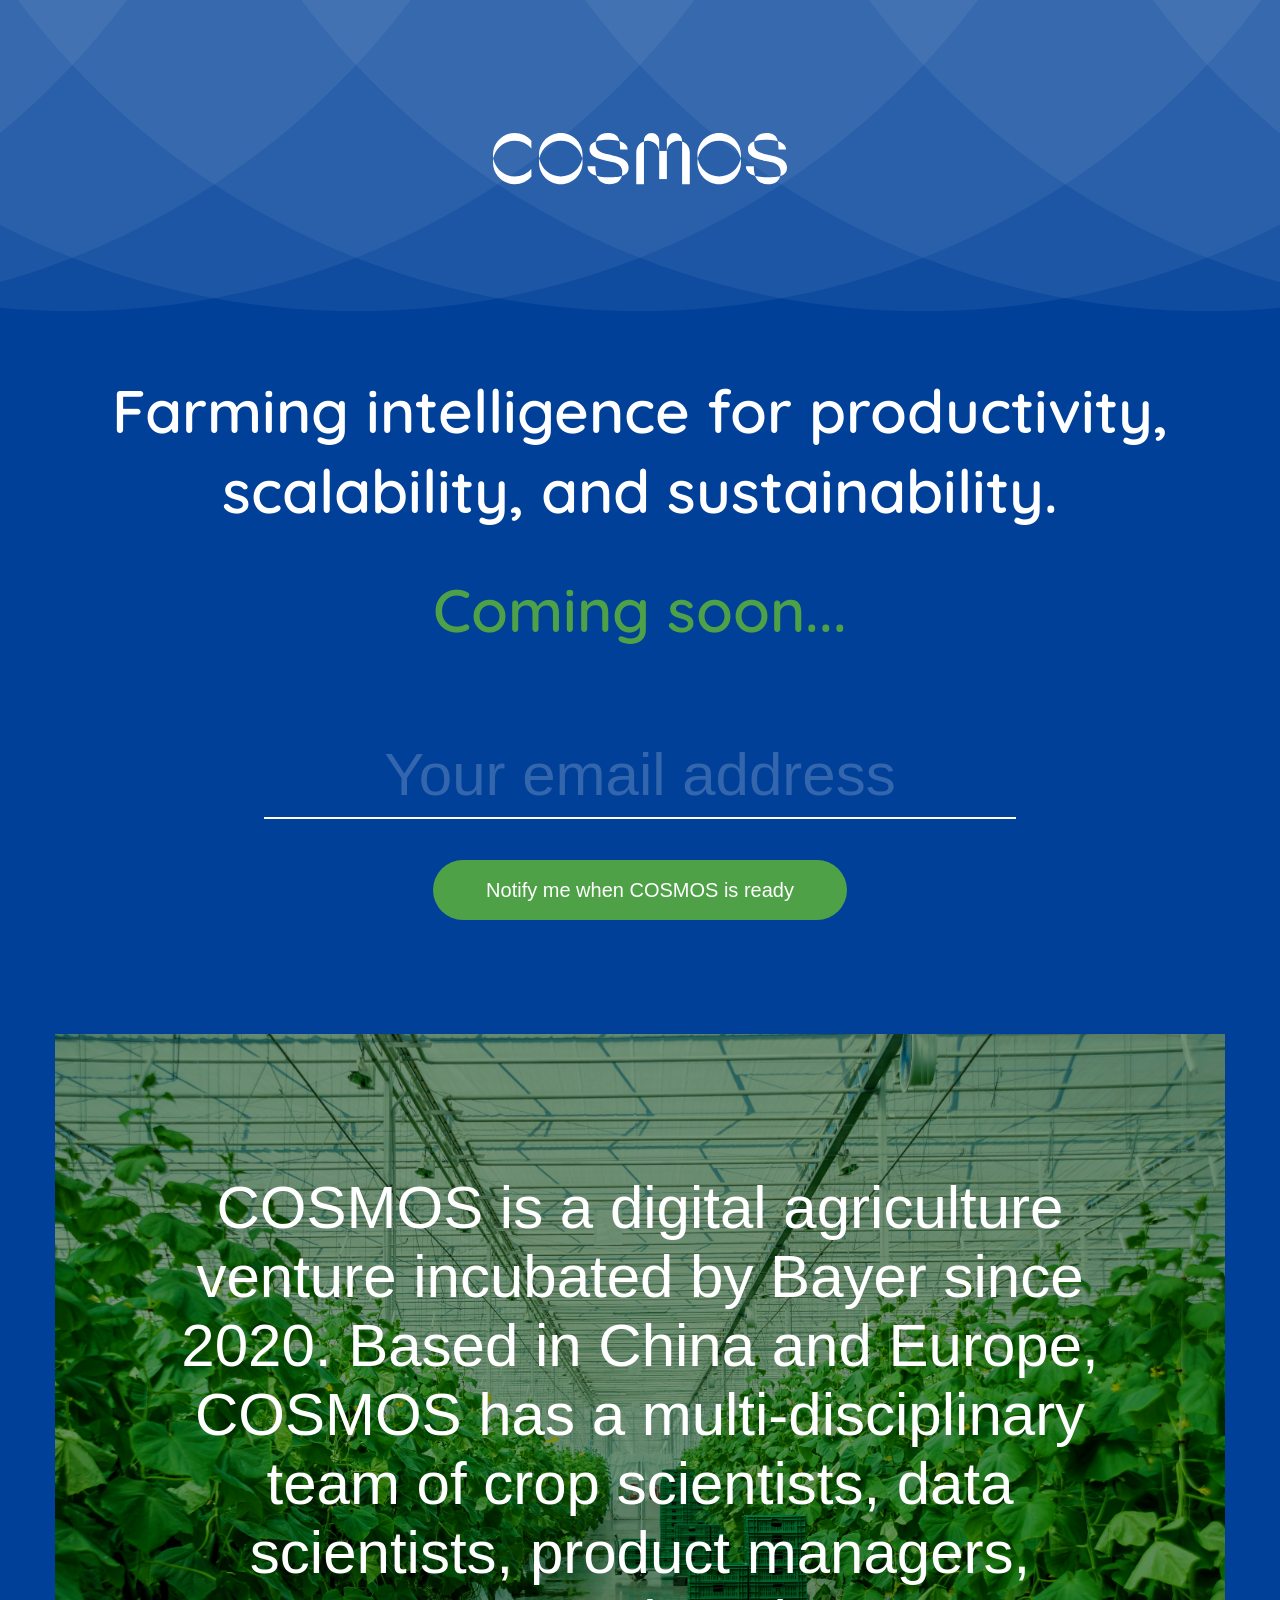
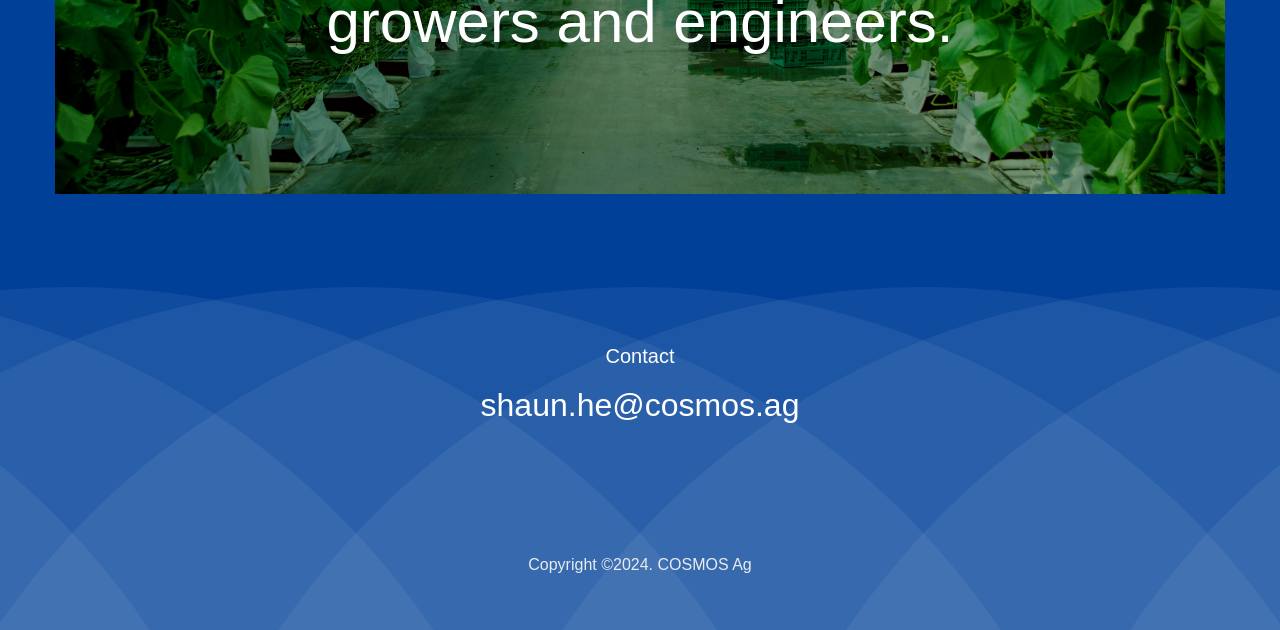
==== index.html @ 825a4152 "Merge branch 'main' of github.com:bayer-di/bayer-di.github.io" ====
<!DOCTYPE html>
<html lang="en">
<head>
  <meta charset="UTF-8">
  <meta name="viewport" content="width=device-width, initial-scale=1.0">
  <title>COSMOS-The Possibilities of Agri-tech</title>
  <link rel="stylesheet" type="text/css" href="style.css">
  <link rel="stylesheet" href="style390.css" media="screen and (max-width: 1280px)">
  <link rel="stylesheet" href="style1280.css" media="screen and (min-width: 1280px)">
  <script src="https://cdn.bootcdn.net/ajax/libs/jquery/3.6.0/jquery.js"></script>
</head>
<body>
  <div class="cosmos">
    <div class="header"></div>
    <div class="title">
      Farming intelligence for productivity, scalability, and sustainability.
    </div>
    <div class="desc">Coming soon...</div>
    <input type="email" placeholder="Your email address" name="email" class="email">
    <button class="submit-email">Notify me when COSMOS is ready</button>
    <div class="pic"></div>
    <div class="footer">
      <div class="footer-contact">Contact</div>
      <a class="footer-email" href="mailto:shaun.he@cosmos.ag">shaun.he@cosmos.ag</a>
      <div class="footer-copyright">Copyright ©2024. COSMOS Ag</div>
    </div>
    <div class="submit-result" id="result"></div>
  </div>

  <script>
    const resultEle = $('#result')
    $('.submit-email').on('click', () => {
      const email = $('input[name="email"]').val()
      $.ajax({
        type: 'post',
        url: "https://test.cosmos-ag.com/fuxi/rtk/mail",
        async: true,
        contentType: "application/json",
        dataType: "json",
        data: JSON.stringify({mail: email}),
        success: res => {
          resultEle.show()
          resultEle.text('Thank you for contacting us.')
          resultEle.css({ color: '#27ab5c' });
          setTimeout(() => {
            resultEle.hide()
          }, 2000)
        },
        error: () => {
          resultEle.show()
          resultEle.text('failed, please try again!')
          resultEle.css({ color: '#eb5757' });
          setTimeout(() => {
            resultEle.hide()
          }, 2000)
        },
      })
    })
  </script>
</body>
</html>
---- style.css ----
@font-face {
  font-family: 'Quicksand';
  src: url('./assets/quicksand/Quicksand-Light.ttf') format('truetype');
  font-weight: 300;
  font-style: normal;
}
@font-face {
  font-family: 'Quicksand';
  src: url('./assets/Quicksand\ -\ Google\ Fonts.webloc') format('truetype');
  font-weight: 400;
  font-style: normal;
}
@font-face {
  font-family: 'Quicksand';
  src: url('./assets/quicksand/Quicksand-Medium.ttf') format('truetype');
  font-weight: 500;
  font-style: normal;
}
@font-face {
  font-family: 'Quicksand';
  src: url('./assets/quicksand/Quicksand-SemiBold.ttf') format('truetype');
  font-weight: 600;
  font-style: normal;
}
@font-face {
  font-family: 'Quicksand';
  src: url('./assets/quicksand/Quicksand-Bold.ttf') format('truetype');
  font-weight: 700;
  font-style: normal;
}
body {
  margin: 0;
  background-color: #004098;
  color: #fff;
  font-family: 'Quicksand', PingFang SC, sans-serif;
}
a:hover, a:active{
	color:#E7ECEF;
  background-color: transparent;
}
.cosmos {
  display: flex;
  flex-direction: column;
  align-items: center;
}
.title {
  font-weight: 600;
  text-align: center;
}
.desc {
  color: #4FA147;
  font-weight: 600;
}
.email {
  background:none;
  outline:none;
  border:none;
  border-bottom: 2px solid #fff;
  color: #fff;
  text-align: center;
}
.email::placeholder {
  color: rgba(255, 255, 255, 0.20);
  text-align: center;
  font-style: normal;
  font-weight: 500;
}
.submit-email {
  border:0;
	outline:none;
  background-color: transparent;
  background: #4FA147;
  color: #fff;
  text-align: center;
}
.pic {
  position: relative;
  padding-bottom: 65%;
  text-align: center;
  background-image: url('./assets/rows-cucumbers-grown-greenhouse-web.jpg');
  background-repeat: no-repeat;
  background-position: center;
  background-size: contain;
}
.pic::before {
  position: absolute;
  top: 50%;
  left: 50%;
  transform: translate(-50%, -50%);
  text-align: center;
  content: "COSMOS is a digital agriculture venture incubated by Bayer since 2020. Based in China and Europe, COSMOS has a multi-disciplinary team of crop scientists, data scientists, product managers, growers and engineers.";
}
.footer {
  width: 100%;
  text-align: center;
  background-image: url('./assets/pattern_bottom.svg');
  background-repeat: no-repeat;
  background-position: center;
  background-size: cover;
}
.footer-email {
  display: block;
  text-decoration: none;
  color: inherit;
}
.submit-result {
  display: none;
  position: fixed;
  left: 50%;
  padding: 5px 30px;
  transform: translateX(-50%);
  white-space: nowrap;
  background-color: #fff;
  /* color: #fff; */
  border-radius: 40px;
}
---- style390.css ----
/* 小屏幕（小于等于 1280px */
@media (max-width: 780px) {
  html {
    font-size: 100px;
  }
}

/* 中等屏幕（大于等于 1280px */
@media (min-width:780px) {
  html {
    font-size: 200px;
  }
}

body {
  background-color: #004098;
  color: #fff;
  font-size: 0.14rem;
  font-family: 'Quicksand', PingFang SC, sans-serif;
}
.header {
  position: relative;
  width: 100%;
  height: 1.4rem;
  background-image: url('./assets/pattern_top.svg');
  background-repeat: no-repeat;
  background-size: cover;
  background-position: center;
}
.header::before {
  position: absolute;
  bottom: 0.4rem;
  left: 50%;
  width: 1.43rem;
  height: 0.25rem;
  transform: translateX(-50%);
  content: "";
  background-image: url('./assets/cosmoslogo.svg');
  background-repeat: no-repeat;
  background-size: contain;
  background-position: center;
}
.title {
  padding: 0.3rem 0.52rem 0.23rem;
  font-size: 0.20rem;
  line-height: 0.30rem;
}
.desc {
  padding-bottom: 0.60rem;
  font-size: 0.20rem;
}
.email {
  min-width: 2.60rem;
  height: 0.36rem;
  font-size: 0.20rem;
  margin-bottom: 0.39rem;
}
.email::placeholder {
  font-size: 0.20rem;
  line-height: 0.20rem;
}
.submit-email {
  margin-bottom: 0.66rem;
  height: 0.40rem;
  padding: 0 0.30rem;
  font-size: 0.14rem;
  line-height: 0.40rem;
  border-radius: 0.20rem;
}

.pic {
  margin-bottom: 0.39rem;
  width: 100%;
}
.pic::before {
  width: calc(100% - 0.66rem);
}
.footer-contact {
  padding-top: 0.49rem;
  padding-bottom: 0.12rem;
  font-size: 0.14rem;
}
.footer-email {
  padding-bottom: 0.68rem;
  height: 0.51rem;
  font-size: 0.20rem;
}
.footer-copyright {
  padding-bottom: 0.27rem;
  font-size: 0.10rem;
  color: #E7ECEF;
}
.submit-result {
  top: 0.2rem;
  font-size: 0.14rem;
}
---- style1280.css ----
body {
  font-size: 60px;
}
.header {
  position: relative;
  width: 100%;
  height: 311px;
  background-image: url('./assets/pattern_top.svg');
  background-repeat: no-repeat;
  background-size: cover;
  background-position: center;
}
.header::before {
  position: absolute;
  bottom: 126px;
  left: 50%;
  width: 300px;
  height: 52px;
  transform: translateX(-50%);
  content: "";
  background-image: url('./assets/cosmoslogo.svg');
  background-repeat: no-repeat;
  background-size: contain;
  background-position: center;
}
.title {
  padding: 60px 107px 41px;
  font-size: 60px;
  line-height: 80px;
}
.desc {
  padding-bottom: 84px;
  font-size: 60px;
}
.email {
  min-width: 640px;
  height: 84px;
  font-size: 60px;
  margin-bottom: 41px;
}
.email::placeholder {
  font-size: 60px;
  line-height: 56px;
}
.submit-email {
  margin-bottom: 78px;
  height: 60px;
  padding: 0 53px;
  font-size: 20px;
  line-height: 60px;
  border-radius: 30px;
}
.pic {
  margin: 0 55px 57px;
  width: calc(100vw - 110px);
}
.pic::before {
  width: calc(100% - 202px);
}
.footer-contact {
  height: 51px;
  line-height: 51px;
  padding-top: 44px;
  padding-bottom: 5px;
  font-size: 20px;
}
.footer-email {
  padding-bottom: 118px;
  height: 51px;
  font-size: 32px;
}
.footer-copyright {
  padding-bottom: 56px;
  font-size: 16px;
  color: #E7ECEF;
}
.submit-result {
  top: 60px;
  font-size: 20px;
}
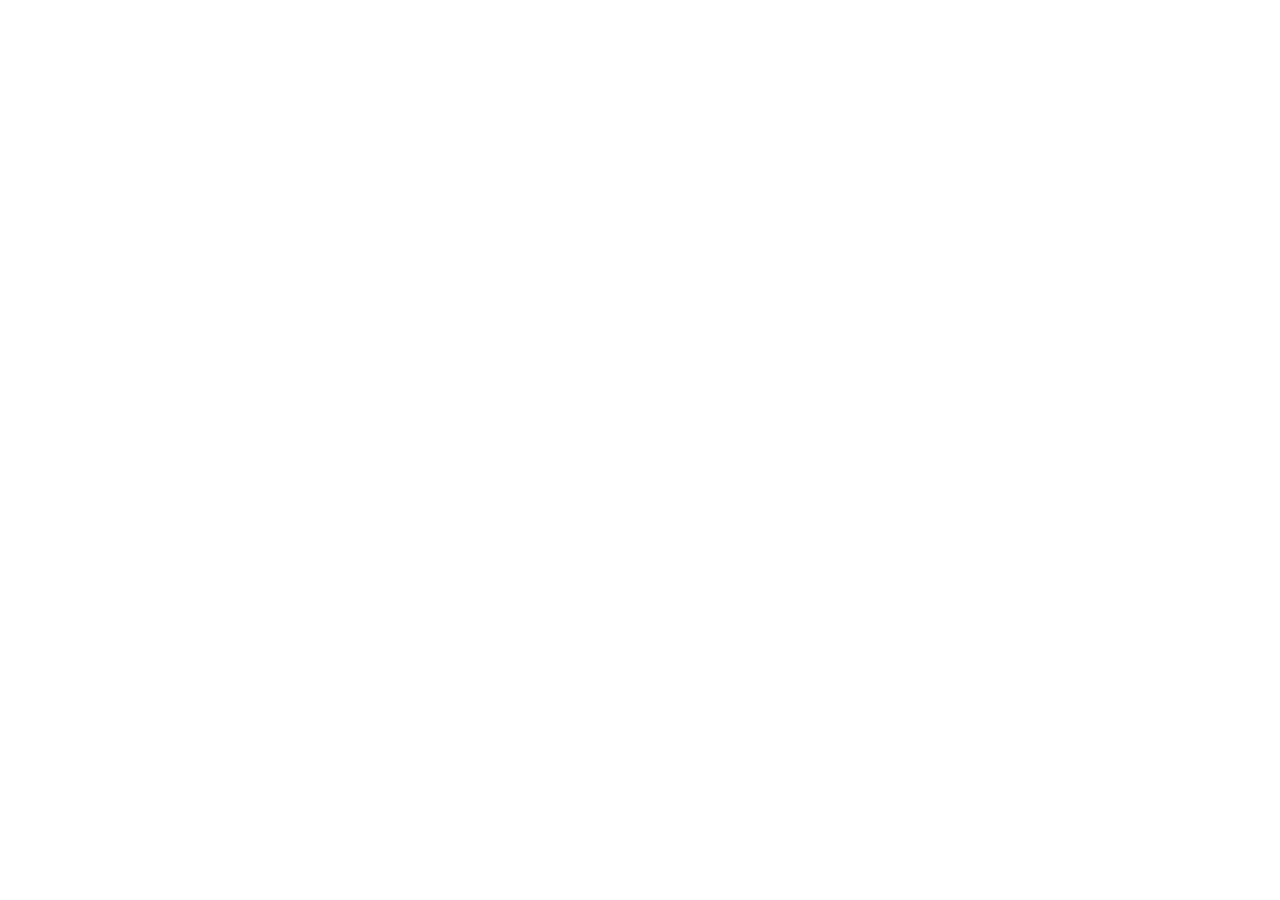
==== commit b29c41cf: "feat: 新官网" ====
--- a/index.html
+++ b/index.html
@@ -1,61 +1,21 @@
 <!DOCTYPE html>
 <html lang="en">
-<head>
-  <meta charset="UTF-8">
-  <meta name="viewport" content="width=device-width, initial-scale=1.0">
-  <title>COSMOS-The Possibilities of Agri-tech</title>
-  <link rel="stylesheet" type="text/css" href="style.css">
-  <link rel="stylesheet" href="style390.css" media="screen and (max-width: 1280px)">
-  <link rel="stylesheet" href="style1280.css" media="screen and (min-width: 1280px)">
-  <script src="https://cdn.bootcdn.net/ajax/libs/jquery/3.6.0/jquery.js"></script>
-</head>
-<body>
-  <div class="cosmos">
-    <div class="header"></div>
-    <div class="title">
-      Farming intelligence for productivity, scalability, and sustainability.
-    </div>
-    <div class="desc">Coming soon...</div>
-    <input type="email" placeholder="Your email address" name="email" class="email">
-    <button class="submit-email">Notify me when COSMOS is ready</button>
-    <div class="pic"></div>
-    <div class="footer">
-      <div class="footer-contact">Contact</div>
-      <a class="footer-email" href="mailto:shaun.he@cosmos.ag">shaun.he@cosmos.ag</a>
-      <div class="footer-copyright">Copyright ©2024. COSMOS Ag</div>
-    </div>
-    <div class="submit-result" id="result"></div>
-  </div>
-
-  <script>
-    const resultEle = $('#result')
-    $('.submit-email').on('click', () => {
-      const email = $('input[name="email"]').val()
-      $.ajax({
-        type: 'post',
-        url: "https://test.cosmos-ag.com/fuxi/rtk/mail",
-        async: true,
-        contentType: "application/json",
-        dataType: "json",
-        data: JSON.stringify({mail: email}),
-        success: res => {
-          resultEle.show()
-          resultEle.text('Thank you for contacting us.')
-          resultEle.css({ color: '#27ab5c' });
-          setTimeout(() => {
-            resultEle.hide()
-          }, 2000)
-        },
-        error: () => {
-          resultEle.show()
-          resultEle.text('failed, please try again!')
-          resultEle.css({ color: '#eb5757' });
-          setTimeout(() => {
-            resultEle.hide()
-          }, 2000)
-        },
-      })
-    })
-  </script>
-</body>
+  <head>
+    <meta charset="UTF-8" />
+    <meta name="viewport" content="width=device-width, initial-scale=1.0" />
+    <link rel="preconnect" href="https://fonts.googleapis.com" />
+    <link rel="preconnect" href="https://fonts.gstatic.com" crossorigin />
+    <link
+      href="https://fonts.googleapis.com/css2?family=Inter:wght@400;500;600;700&display=swap"
+      rel="stylesheet"
+    />
+    <title>COSMOS - Explore The Infinite Possibility Of Agriculture</title>
+    <script type="module" crossorigin src="https://fe-statics.cosmos-ag.com/cosmos-ag/master/assets/index.DS52R2Cx.js"></script>
+    <link rel="modulepreload" crossorigin href="https://fe-statics.cosmos-ag.com/cosmos-ag/master/assets/i18n.D4xWHsrN.js">
+    <link rel="modulepreload" crossorigin href="https://fe-statics.cosmos-ag.com/cosmos-ag/master/assets/antd.KqEFYcqA.js">
+    <link rel="stylesheet" crossorigin href="https://fe-statics.cosmos-ag.com/cosmos-ag/master/assets/index.CnnPFFGS.css">
+  </head>
+  <body>
+    <div id="root"></div>
+  </body>
 </html>
